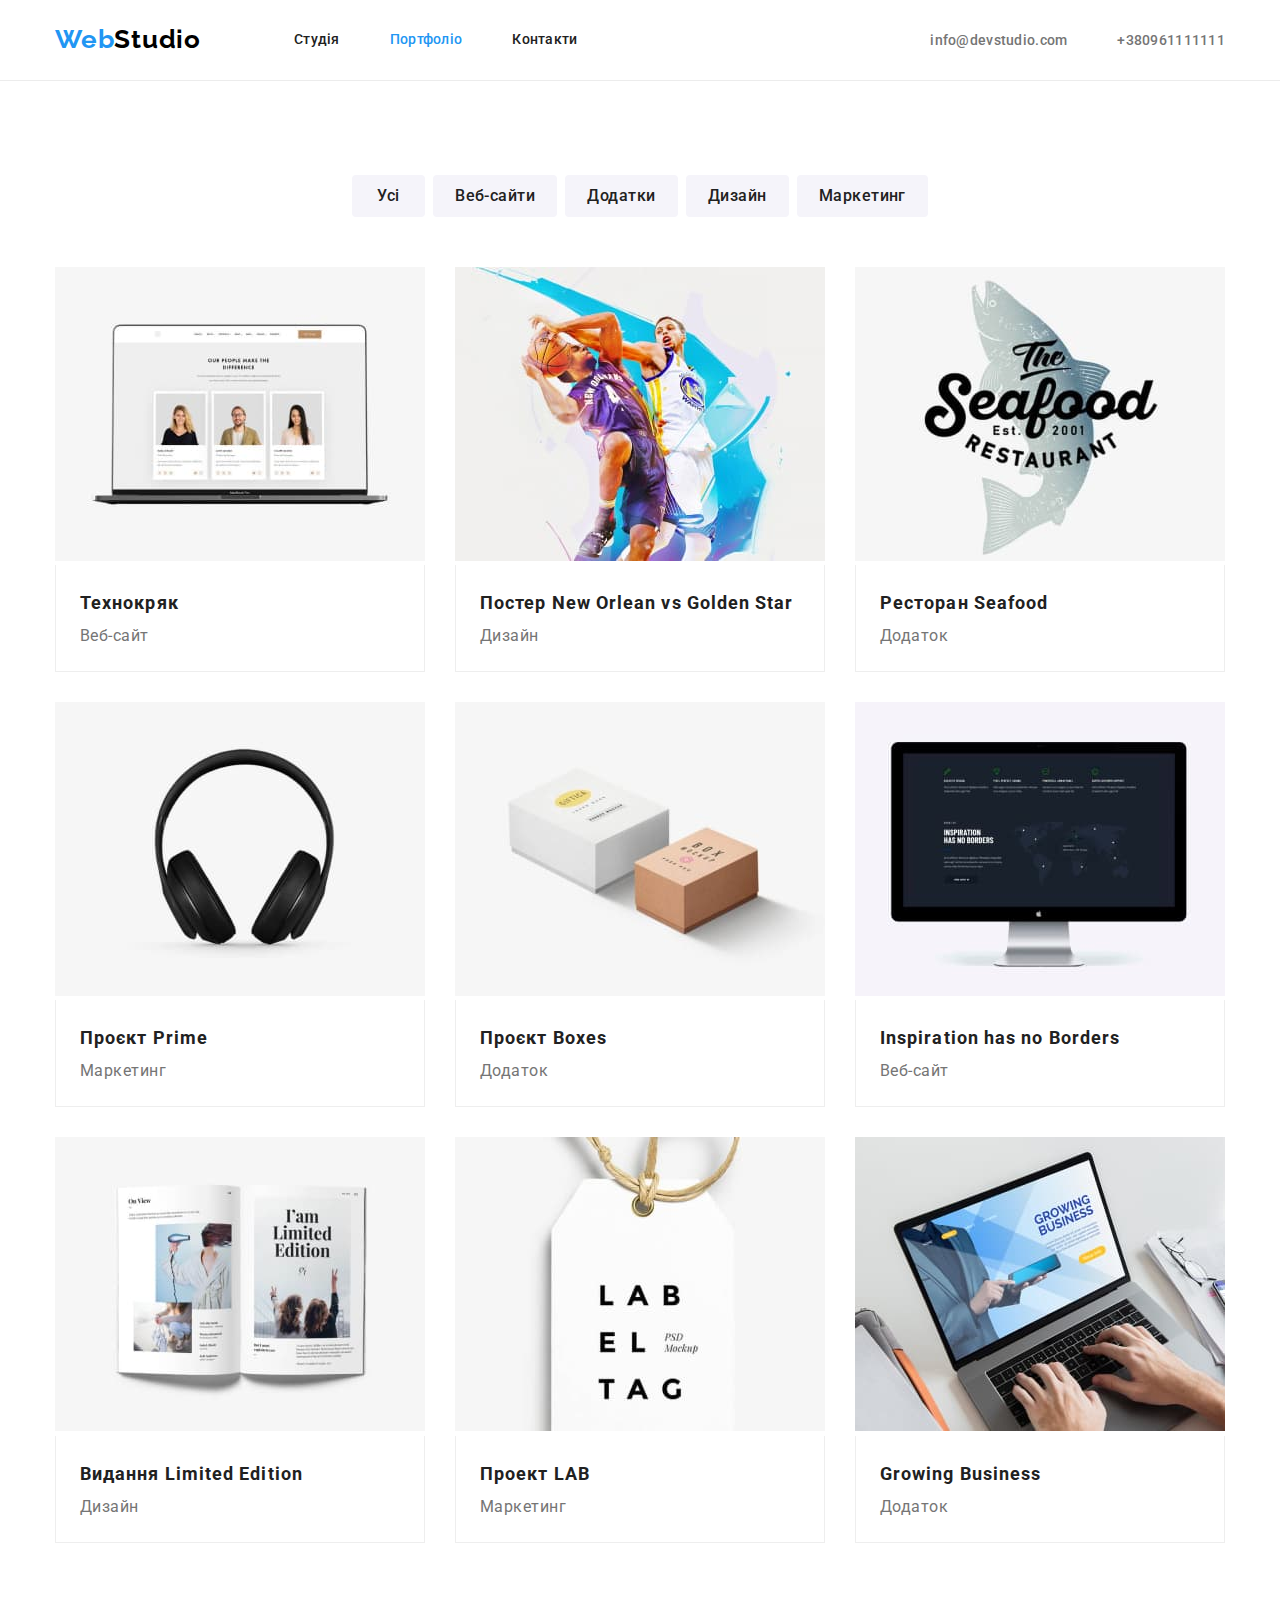
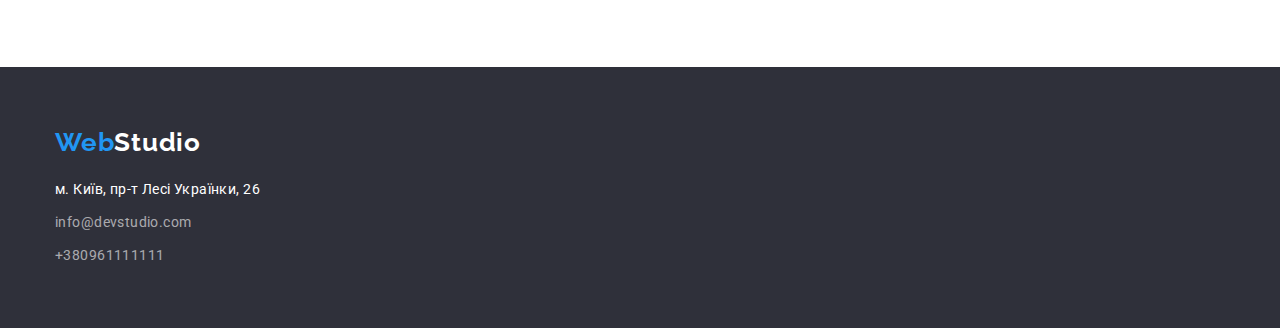
==== portfolio.html @ f9d9a232 "Додав файли для ДЗ 4" ====
<!DOCTYPE html>
<html lang="uk">
<head>
        <meta charset="UTF-8">
        <meta http-equiv="X-UA-Compatible" content="IE=edge">
        <meta name="viewport" content="width=device-width, initial-scale=1.0">  
        <title>Portfolio</title>
        <link rel="preconnect" href="https://fonts.googleapis.com">
        <link rel="preconnect" href="https://fonts.gstatic.com" crossorigin>
        <link href="https://fonts.googleapis.com/css2?family=Raleway:wght@700&family=Roboto:wght@400;500;700;900&display=swap"
        rel="stylesheet">
        <link rel="stylesheet" href="https://cdnjs.cloudflare.com/ajax/libs/modern-normalize/1.1.0/modern-normalize.min.css">
        <link rel="stylesheet" href="./css/styles.css">
</head>
<body>

    <header class="header-border">
        <div class="container">
            <nav class="main-nav">
                <a href="./index.html" class="logo link">
                    <span class="logo-web">Web</span>Studio
                </a>
                <ul class="site-nav">
                    <li class="list"><a href="./index.html" class="link">Студія</a></li>
                    <li class="list"><a href="./portfolio.html" class="link current">Портфоліо</a></li>
                    <li class="list"><a href="#Контакты" class="link">Контакти</a></li>
                </ul>
    
                <ul class="site-contacts">
                    <li class="list">
                        <a href="mailto:info@devstudio.com" class="link">info@devstudio.com</a>
                    </li>
                    <li class="list">
                        <a href="tel:+380961111111" class="link">+380961111111</a>
                    </li>
                </ul>
            </nav>
    
    
        </div>
    </header>

    <main>
        <section class="examples section">
            <div class="container">
                <!-- Заголовок сховати в css -->
                <h1 class="hidden-header">Приклади робіт</h1>
                
                <ul class="list-button">
                    <li class="list"><button type="button" class="button">Усі</button></li>
                    <li class="list"><button type="button" class="button">Веб-сайти</button></li>
                    <li class="list"><button type="button" class="button">Додатки</button></li>
                    <li class="list"><button type="button" class="button">Дизайн</button></li>
                    <li class="list"><button type="button" class="button">Маркетинг</button></li>
                </ul>
                
                <ul class="examples-list">
                    <li class="list">
                        <a href="" class="link">
                            <img src="./images/examples-work/img.jpg" alt="Главная страница созданого сайта" width="370">
                            <div class="examples-card">
                                <h2 class="examples-title">Технокряк</h2>
                                <p class="examples-paragraph">Веб-сайт</p>
                            </div>
                        </a>
                
                    </li>
                
                    <li class="list">
                        <a href="" class="link">
                            <img src="./images/examples-work/img(1).jpg" alt="Постер на котором два игрока играюь баскетбол"
                                width="370">
                                <div class="examples-card">
                                    <h2 class="examples-title">Постер New Orlean vs Golden Star</h2>
                                    <p class="examples-paragraph">Дизайн</p>
                                </div>
                        </a>
                    </li>
                    
                    <li class="list">
                        <a href="" class="link">
                            <img src="./images/examples-work/img(2).jpg" alt="Логотип приложения для ресторана" width="370">
                            <div class="examples-card">
                                <h2 class="examples-title">Ресторан Seafood</h2>
                                <p class="examples-paragraph">Додаток</p>
                            </div>
                        </a>
                    </li>

                    <li class="list">
                        <a href="" class="link">
                            <img src="./images/examples-work/img(3).jpg" alt="Наушники" width="370">
                            <div class="examples-card">
                                <h2 class="examples-title">Проєкт Prime</h2>
                                <p class="examples-paragraph">Маркетинг</p>
                            </div>
                        </a>
                    </li>

                    <li class="list">
                        <a href="" class="link">
                            <img src="./images/examples-work/img(4).jpg" alt="Картонные коробки" width="370">
                            <div class="examples-card">
                                <h2 class="examples-title">Проєкт Boxes</h2>
                                <p class="examples-paragraph">Додаток</p>
                            </div>
                        </a>
                    </li>

                    <li class="list">
                        <a href="" class="link">
                            <img src="./images/examples-work/img(5).jpg" alt="Экран монитора" width="370">
                            <div class="examples-card">
                                <h2 class="examples-title">Inspiration has no Borders</h2>
                                <p class="examples-paragraph">Веб-сайт</p>
                            </div>
                        </a>
                    </li>

                    <li class="list">
                        <a href="" class="link">
                            <img src="./images/examples-work/img(6).jpg" alt="Глянцевый журнал" width="370">
                            <div class="examples-card">
                                <h2 class="examples-title">Видання Limited Edition</h2>
                                <p class="examples-paragraph">Дизайн</p>
                            </div>
                        </a>
                    </li>

                    <li class="list">
                        <a href="" class="link">
                            <img src="./images/examples-work/img(7).jpg" alt="Глянцевый журнал" width="370">
                            <div class="examples-card">
                                <h2 class="examples-title">Проект LAB</h2>
                                <p class="examples-paragraph">Маркетинг</p>
                            </div>
                        </a>
                    </li>
                
                    <li class="list">
                        <a href="" class="link">
                            <img src="./images/examples-work/img(8).jpg" alt="Глянцевый журнал" width="370">
                            <div class="examples-card">
                                <h2 class="examples-title">Growing Business</h2>
                                <p class="examples-paragraph">Додаток</p>
                            </div>
                        </a>
                    </li>
                </ul>
            </div>
        </section>
    </main>

    <footer class="footer">
        <div class="container">
            <a href="./index.html" class="footer-logo link">
                <span class="logo-divided"> Web</span>Studio
            </a>
    
            <address>
    
                <ul class="footer-list">
                    <li class="list">
                        <a href="https://goo.gl/maps/PmNHZAXujTZ8XR2G9" class="address link" target="_blank"
                            rel="noopener noreferrer">
                            м. Київ, пр-т Лесі Українки, 26</a>
                    </li>
                    <li class="list">
                        <a href="mailto:info@devstudio.com" class="contacts link">info@devstudio.com</a>
                    </li>
                    <li class="list">
                        <a href="tel:+380961111111" class="contacts link">+380961111111</a>
                    </li>
                </ul>
            </address>
        </div>
    </footer>

</body>
---- css/styles.css ----
:root {
    --primary-text-color: #757575;
    --title-text-color: #212121;
    --accent-color: #2196F3;
    --white-color: #FFFFFF;
    --background-color: #F5F5F5;
    --background-secondary: #F5F4FA;
    --background-color-hero: #2F303A;
    --color-logo: #000000;
    --color-footer: rgba(255, 255, 255, 0.6);
}

body {
    background-color: var(--white-color);
    color: var(--primary-text-color);

    font-family: Roboto, sans-serif;
}

h1, h2, h3, ul {
    margin: 0;
    padding: 0;
}

.section {
    padding-top: 94px;
    padding-bottom: 94px;
}

.container{
    width: 1200px;
    padding-left: 15px;
    padding-right: 15px;
    margin-left: auto;
    margin-right: auto;
    /* outline: 2px solid tomato; */
}

.link {
    text-decoration: none;
}

.list {
    list-style: none;
}


/* Header */

.logo {
    margin-right: 93px;
    color: var(--color-logo);
    text-decoration: none;
    font-family: 'Raleway';
    font-weight: 700;
    font-size: 26px;
    line-height: 1.2;
    letter-spacing: 0.03em;
}

.logo-web {
    color: var(--accent-color);
}

.site-nav {
    display: flex;
}


.site-nav .list + .list {
    margin-left: 50px;
}

.site-nav .link {
    display: block;
    padding-top: 32px;
    padding-bottom: 32px;

    color: var(--title-text-color);
    font-weight: 500;
    font-size: 14px;
    line-height: 1.14;
    letter-spacing: 0.02em;
}

.site-nav .link:hover,
.site-nav .link:focus {
    color: var(--accent-color);
}

.site-contacts {
    display: flex;
    margin-left: auto;
}

.site-contacts .list + .list {
    margin-left: 50px;
}

.site-contacts .link {
    color: var(--primary-text-color);
    font-weight: 500;
    font-size: 14px;
    line-height: 1.14;
    letter-spacing: 0.02em;
}
    
.site-contacts .link:hover,
.site-contacts .link:focus {
    color: var(--accent-color);
}

.site-nav .link.current {
    color: var(--accent-color);
}

/* main-nav */

.main-nav {
    display: flex;
    align-items: center;
    /* border-bottom: 1px solid #ECECEC; */
}

.header-border {
    border-bottom: 1px solid #ECECEC;
}


/* Hero */


.hero {
    /* background-color: var(--background-color-hero); */
    text-align: center;

    padding-top: 200px;
    padding-bottom: 200px;
}

.hero-title {
    color: var(--white-color);

    font-weight: 900;
    font-size: 44px;
    line-height: 1.36;
    text-align: center;
    letter-spacing: 0.06em;
    text-transform: uppercase;

    margin-bottom: 30px;
}

.button-hero {
    background-color: var(--accent-color);
    color: var(--white-color);

    border-radius: 4px;
    border: transparent;
    padding: 10px 32px;
    min-width: 216px;
    height: 50px;

    font-weight: 700;
    font-size: 16px;
    line-height: 1.88;
    align-items: center;
    letter-spacing: 0.06em;
    cursor: pointer;
}

.box {
    /* max-width: 1600px;
    height: 600px; */
    margin-left: auto;
    margin-right: auto;
    background-image: linear-gradient(
        to right,
        rgba(47, 48, 58, 0.4),
        rgba(47, 48, 58, 0.4)),
        url(../images/imghero.jpg);
    background-size: cover;
    background-repeat: no-repeat;
    background-position: center;
}

/* features */

.hidden-header {
    display: none;
}   

.features-list .list:not(:last-child) {
    margin-right: 30px;
}

.features-list {
    display: flex;
    justify-content: space-between;
}

.features-title {
    color: var(--title-text-color);
    font-weight: 700;
    font-size: 14px;
    line-height: 1.14;
    letter-spacing: 0.03em;
    text-transform: uppercase;

    width: 270px;

    margin-bottom: 10px;
}

.features .paragraph {
    font-size: 14px;
    line-height: 1.7;
    letter-spacing: 0.03em;

    margin: 0;
}

/* Work */

.work {
    padding-top: 0;
}


.work-list {
    display: flex;
    /* justify-content: space-between; */
}

.work-list > .list + .list {
    margin-left: 30px;
}

.work-title {
    color: var(--title-text-color);
    font-weight: 700;
    font-size: 36px;
    line-height: 1.16;
    text-align: center;
    letter-spacing: 0.03em;

    margin-bottom: 50px;
}

/* team */

.team-list {
    display: flex;
    /* justify-content: space-between; */
}

.team-list > .list + .list {
    margin-left: 30px;
}


.border-list {
    background-color: var(--white-color);
    box-shadow: 0px 1px 3px rgba(0, 0, 0, 0.12), 0px 1px 1px rgba(0, 0, 0, 0.14), 0px 2px 1px rgba(0, 0, 0, 0.2);
    border-radius: 0px 0px 4px 4px;
}

.team {
    background-color: var(--background-secondary);
}

.team-title {
    color: var(--title-text-color);
    font-weight: 700;
    font-size: 36px;
    line-height: 1.16;
    text-align: center;
    letter-spacing: 0.03em;

    margin-bottom: 50px;
}

.team-img {
    margin-bottom: 30px;
}

.team-subtitle {
    color: var(--title-text-color);
    text-align: center;
    font-weight: 500;
    font-size: 16px;
    line-height: 1.18;
    letter-spacing: 0.03em;

    margin-bottom: 10px;
}

.team-text {
    text-align: center;
    font-size: 16px;
    line-height: 1.18;
    letter-spacing: 0.03em;

    margin: 0;
}

.team-container {
    padding-bottom: 30px;
}

/* customers */

.customers-title {
    color: var(--title-text-color);
    font-weight: 700;
    font-size: 36px;
    line-height: 1.16;
    text-align: center;
    letter-spacing: 0.03em;
}

/* footer */

 .footer {
    background-color: var(--background-color-hero);
    padding-top: 60px;
    padding-bottom: 60px;
}

.footer-logo {
    color: var(--white-color);
    font-family: 'Raleway';
    font-weight: 700;
    font-size: 26px;
    line-height: 1.2;
    letter-spacing: 0.03em;
}

.footer .logo-divided {
    color: var(--accent-color);
}

.footer-list{
    margin-top: 20px;
}
.footer-list > .list:not(:last-child) {
    margin-bottom: 9px;
}

.footer .address {
    color: var(--white-color);
    font-size: 14px;
    font-style: normal;
    line-height: 1.7;
    letter-spacing: 0.03em;
}

.footer .contacts {
    color: var(--color-footer);
    font-size: 14px;
    font-style: normal;
    line-height: 1.7;
    letter-spacing: 0.03em;
}

/* Portfolio */

/* button */

.button {
    display: inline-block;
    background-color: var(--background-secondary);
    color: var(--title-text-color);
    cursor: pointer;

    border-radius: 4px;
    border: transparent;
    min-width: 73px;
    padding: 6px 22px;


    font-weight: 500;
    font-size: 16px;
    line-height: 1.85;
    text-align: center;
    letter-spacing: 0.03em;
}

.button:hover,
.button:focus {
    background-color: var(--accent-color);
    color: var(--white-color);
}

.list-button {
    margin-bottom: 50px;
    display: flex;
    justify-content: center;
}

.list-button .list + .list {
    margin-left: 8px;
}


/* examples of work */

.examples-list {
    display: flex;
    flex-wrap: wrap;
    justify-content: space-between;
}

.examples img {
    margin-bottom: 20px;
}


.examples-title {
    color: var(--title-text-color);
    font-weight: 700;
    font-size: 18px;
    line-height: 2;
    letter-spacing: 0.06em;
    /* margin-bottom: 4px;
    margin-left: 24px; */

}

.examples-paragraph {
    color: var(--primary-text-color);
    font-size: 16px;
    line-height: 1.88;
    letter-spacing: 0.03em;
    margin: 0;
}

.examples-list .list {
    /* outline: 2px solid tomato; */
    margin-bottom: 30px;
}

.examples-list img {
    margin-bottom: 0;
}
.examples-card {
    border: 1px solid #EEEEEE;
    border-top: 0;
    padding: 20px 24px;

}

/* end */
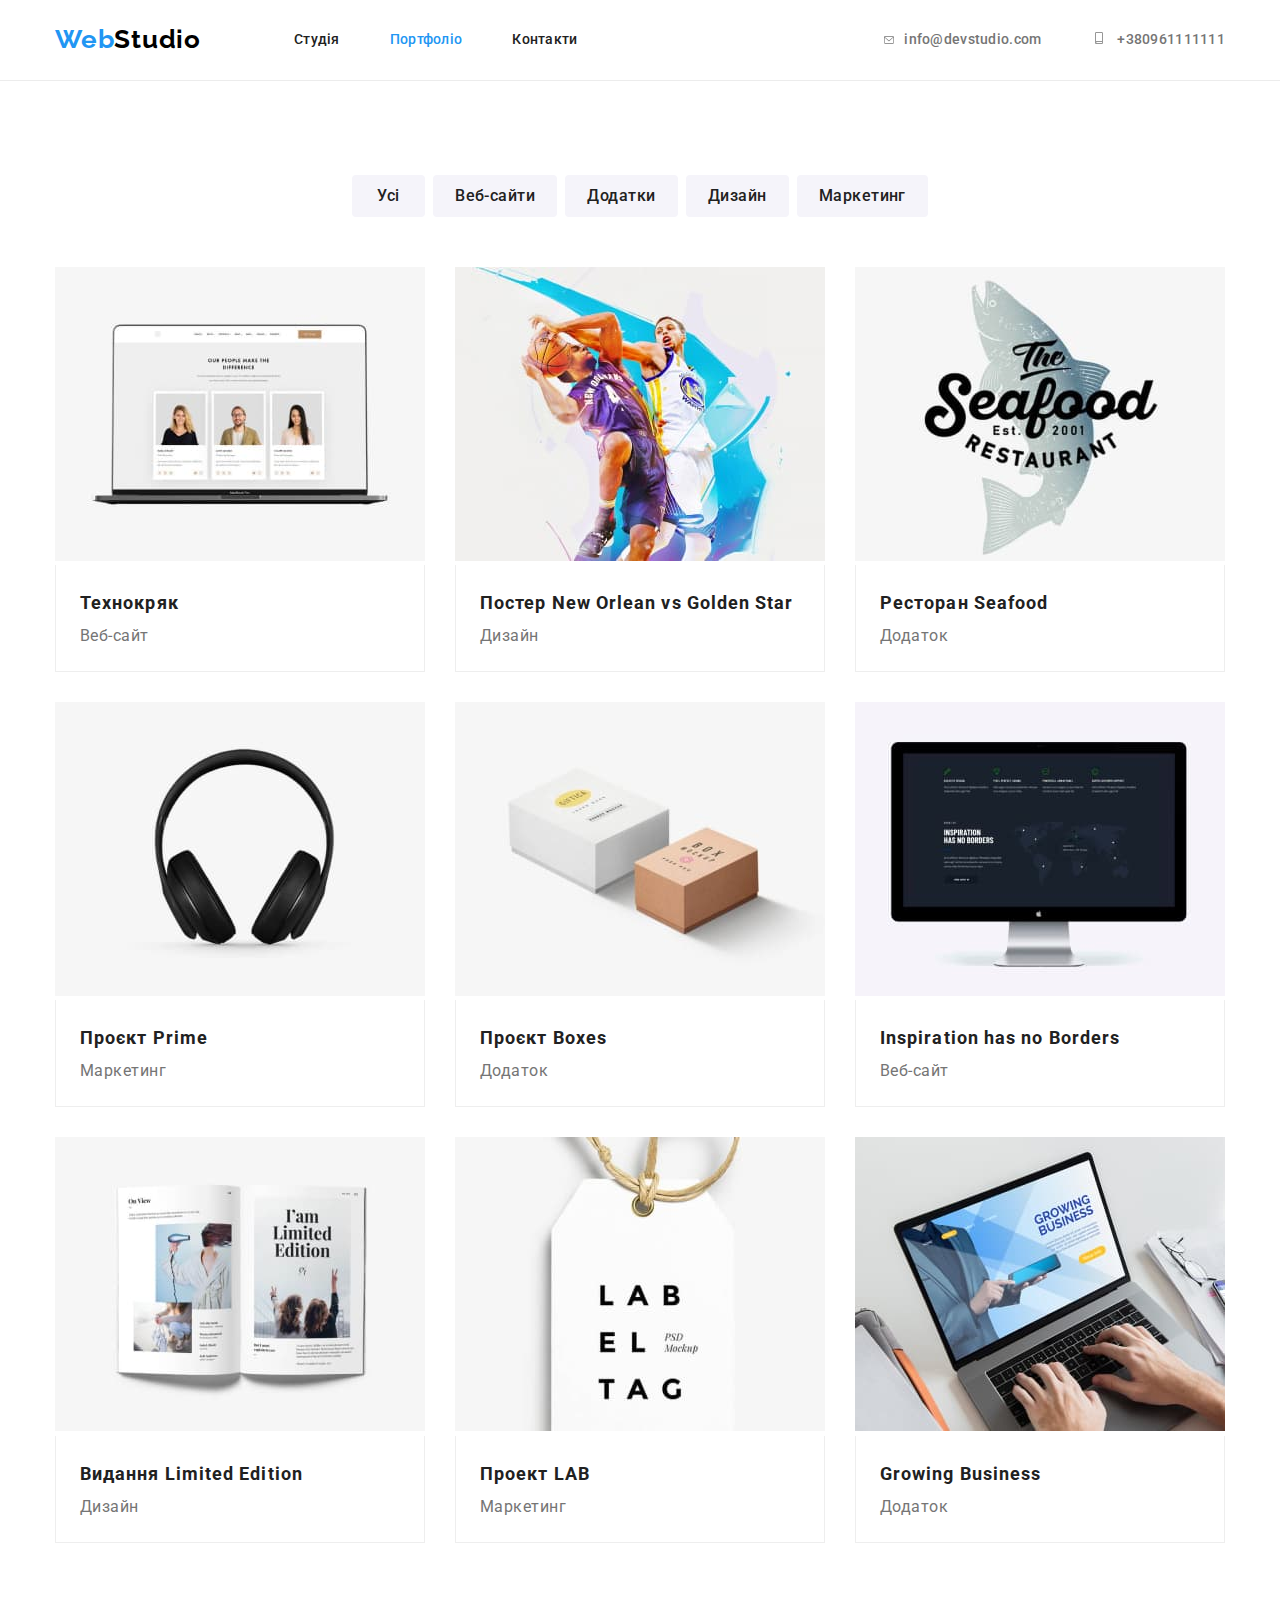
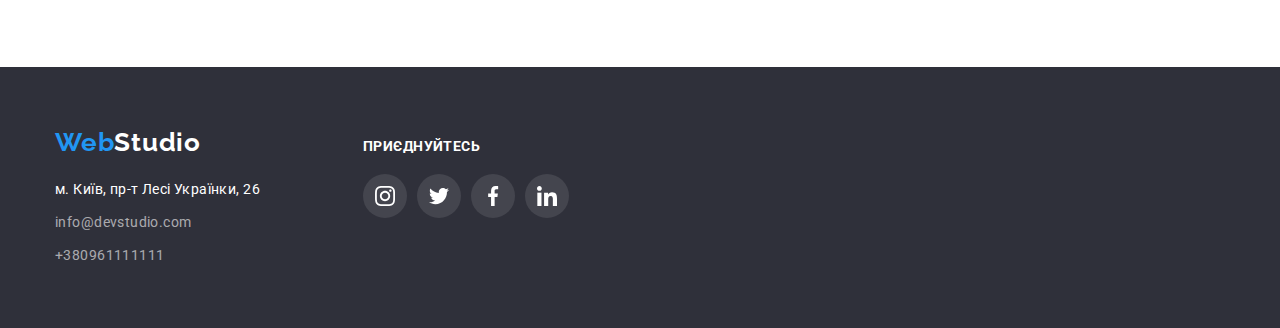
==== commit 55a79d45: "додав всі свджі іконки" ====
--- a/portfolio.html
+++ b/portfolio.html
@@ -17,9 +17,7 @@
     <header class="header-border">
         <div class="container">
             <nav class="main-nav">
-                <a href="./index.html" class="logo link">
-                    <span class="logo-web">Web</span>Studio
-                </a>
+                <a href="./index.html" class="logo link"> <span class="logo-web">Web</span>Studio </a>
                 <ul class="site-nav">
                     <li class="list"><a href="./index.html" class="link">Студія</a></li>
                     <li class="list"><a href="./portfolio.html" class="link current">Портфоліо</a></li>
@@ -27,16 +25,27 @@
                 </ul>
     
                 <ul class="site-contacts">
-                    <li class="list">
-                        <a href="mailto:info@devstudio.com" class="link">info@devstudio.com</a>
-                    </li>
-                    <li class="list">
-                        <a href="tel:+380961111111" class="link">+380961111111</a>
-                    </li>
+    
+                    <li class="list">
+                        <a href="mailto:info@devstudio.com" class="link">
+                            <svg class="icon-header" width="10" height="16">
+                                <use href="./images/icons.svg#icon-mail"></use>
+                            </svg>
+                            info@devstudio.com
+                        </a>
+                    </li>
+    
+                    <li class="list">
+                        <a href="tel:+380961111111" class="link">
+                            <svg class="icon-header" width="16" height="12">
+                                <use href="./images/icons.svg#icon-smartphone"></use>
+                            </svg>
+                            +380961111111
+                        </a>
+                    </li>
+    
                 </ul>
             </nav>
-    
-    
         </div>
     </header>
 
@@ -152,27 +161,76 @@
     </main>
 
     <footer class="footer">
-        <div class="container">
-            <a href="./index.html" class="footer-logo link">
-                <span class="logo-divided"> Web</span>Studio
-            </a>
-    
-            <address>
-    
-                <ul class="footer-list">
-                    <li class="list">
-                        <a href="https://goo.gl/maps/PmNHZAXujTZ8XR2G9" class="address link" target="_blank"
-                            rel="noopener noreferrer">
-                            м. Київ, пр-т Лесі Українки, 26</a>
-                    </li>
-                    <li class="list">
-                        <a href="mailto:info@devstudio.com" class="contacts link">info@devstudio.com</a>
-                    </li>
-                    <li class="list">
-                        <a href="tel:+380961111111" class="contacts link">+380961111111</a>
-                    </li>
-                </ul>
-            </address>
+    
+        <div class="container align">
+    
+            <div class="container-footer">
+                <a href="./index.html" class="footer-logo link">
+                    <span class="logo-divided"> Web</span>Studio
+                </a>
+    
+                <address>
+                    <ul class="footer-list">
+                        <li class="list">
+                            <a href="https://goo.gl/maps/PmNHZAXujTZ8XR2G9" class="address link" target="_blank"
+                                rel="noopener noreferrer">
+                                м. Київ, пр-т Лесі Українки, 26</a>
+                        </li>
+                        <li class="list">
+                            <a href="mailto:info@devstudio.com" class="contacts link">info@devstudio.com</a>
+                        </li>
+                        <li class="list">
+                            <a href="tel:+380961111111" class="contacts link">+380961111111</a>
+                        </li>
+                    </ul>
+                </address>
+    
+            </div>
+    
+    
+            <div class="container-social">
+    
+                <h3 class="title-join">приєднуйтесь</h3>
+    
+                    <ul class="footer-social">
+                        <li class="list-footer">
+                            <a class="link-footer" href="">
+                                <svg class="icon-footer">
+                                    <use href="./images/icons.svg#icon-instagram"></use>
+                                </svg>
+                            </a>
+    
+                        </li>
+    
+                        <li class="list-footer">
+                            <a class="link-footer" href="">
+                                <svg class="icon-footer">
+                                    <use href="./images/icons.svg#icon-twitter"></use>
+                                </svg>
+                            </a>
+    
+                        </li>
+    
+                        <li class="list-footer">
+                            <a class="link-footer" href="">
+                                <svg class="icon-footer">
+                                    <use href="./images/icons.svg#icon-facebook"></use>
+                                </svg>
+                            </a>
+    
+                        </li>
+    
+                        <li class="list-footer">
+                            <a class="link-footer" href="">
+                                <svg class="icon-footer">
+                                    <use href="./images/icons.svg#icon-linkedin"></use>
+                                </svg>
+                            </a>
+    
+                        </li>
+                    </ul>
+            </div>
+    
         </div>
     </footer>
 
--- a/css/styles.css
+++ b/css/styles.css
@@ -98,6 +98,8 @@
 }
 
 .site-contacts .link {
+    display: flex;
+    align-self: center;
     color: var(--primary-text-color);
     font-weight: 500;
     font-size: 14px;
@@ -113,6 +115,13 @@
 .site-nav .link.current {
     color: var(--accent-color);
 }
+
+
+.icon-header {
+    margin-right: 10px;
+    fill: currentColor;
+}
+
 
 /* main-nav */
 
@@ -190,6 +199,39 @@
     display: none;
 }   
 
+.list-icon {
+    margin-bottom: 30px;
+}
+
+
+
+.features-icon {
+    display: flex;
+    list-style: none;
+}
+
+.container-icon {
+    display: flex;
+    align-items: center;
+    justify-content: center;
+    width: 270px;
+    height: 120px;
+
+    background: #F5F4FA;
+    border-radius: 4px;
+}
+
+.icon-list {
+    /* display: flex; */
+    width: 70px;
+    height: 70px;
+}
+
+.container-icon:not(:last-child) {
+    margin-right: 30px;
+}
+
+
 .features-list .list:not(:last-child) {
     margin-right: 30px;
 }
@@ -300,14 +342,54 @@
     font-size: 16px;
     line-height: 1.18;
     letter-spacing: 0.03em;
-
     margin: 0;
+    margin-bottom: 16px;
 }
 
 .team-container {
     padding-bottom: 30px;
 }
 
+
+.social-network {
+    width: 206px;
+    height: 44px;
+}
+
+.social-list {
+    display: flex;
+    margin-left: 32px;
+}
+
+.social-list-icon {
+    list-style: none;
+}
+
+.social-link {
+    display: flex;
+    justify-content: center;
+    align-items: center;
+    width: 44px;
+    height: 44px;
+    fill: #AFB1B8;
+}
+
+.social-link:hover,
+.social-link:focus {
+    fill: var(--white-color);
+    border-radius: 50px;
+    background-color: var(--accent-color);
+}
+
+.social-list-icon:not(:last-child) {
+    margin-right: 10px;
+}
+
+.icon-social {
+    width: 20px;
+    height: 20px;
+}
+
 /* customers */
 
 .customers-title {
@@ -317,9 +399,49 @@
     line-height: 1.16;
     text-align: center;
     letter-spacing: 0.03em;
-}
+    margin-bottom: 50px;
+}
+
+.customers-list {
+    list-style: none;
+    display: flex;
+}
+
+.customer-link {
+    display: block;
+    display: flex;
+    align-items: center;
+    width: 170px;
+    height: 92px;
+    border: 1px solid #AFB1B8;
+    border-radius: 4px;
+    background-repeat: no-repeat;
+    fill: #AFB1B8;
+}
+
+.customer-link:hover,
+.customer-link:focus {
+    border: 1px solid #2196F3;
+    fill: var(--accent-color);
+}
+
+.icon {
+    width: 160px;
+    height: 60px;
+}
+
+
+.customers-list .list:not(:last-child) {
+    margin-right: 30px;
+}
+
 
 /* footer */
+
+.align {
+    display: flex;
+    align-items: baseline;
+}
 
  .footer {
     background-color: var(--background-color-hero);
@@ -342,6 +464,7 @@
 
 .footer-list{
     margin-top: 20px;
+    width: 238px;
 }
 .footer-list > .list:not(:last-child) {
     margin-bottom: 9px;
@@ -363,6 +486,56 @@
     letter-spacing: 0.03em;
 }
 
+
+.title-join {
+    font-weight: 700;
+    font-size: 14px;
+    line-height: 16px;
+    letter-spacing: 0.03em;
+    text-transform: uppercase;
+    color: var(--white-color);
+    margin-bottom: 20px;
+}
+
+.container-social {
+    width: 206px;
+    height: 44px;
+    margin-left: 70px;
+}
+
+.footer-social {
+    display: flex;
+}
+
+.list-footer {
+    list-style: none;
+}
+
+.list-footer:not(:last-child) {
+    margin-right: 10px;
+}
+
+.icon-footer {
+    width: 20px;
+    height: 20px;
+}
+
+.link-footer {
+    display: flex;
+    justify-content: center;
+    align-items: center;
+    width: 44px;
+    height: 44px;
+    border-radius: 50px;
+    background: rgba(255, 255, 255, 0.1);
+    fill: var(--white-color);
+}
+
+.link-footer:hover,
+.link-footer:focus {
+    background-color: var(--accent-color);
+}
+
 /* Portfolio */
 
 /* button */
@@ -447,7 +620,12 @@
     border: 1px solid #EEEEEE;
     border-top: 0;
     padding: 20px 24px;
-
-}
+}
+
+.examples-card:hover,
+.examples-card:focus {
+    box-shadow: 0px 1px 1px rgba(0, 0, 0, 0.12), 0px 4px 4px rgba(0, 0, 0, 0.06), 1px 4px 6px rgba(0, 0, 0, 0.16);
+}
+
 
 /* end */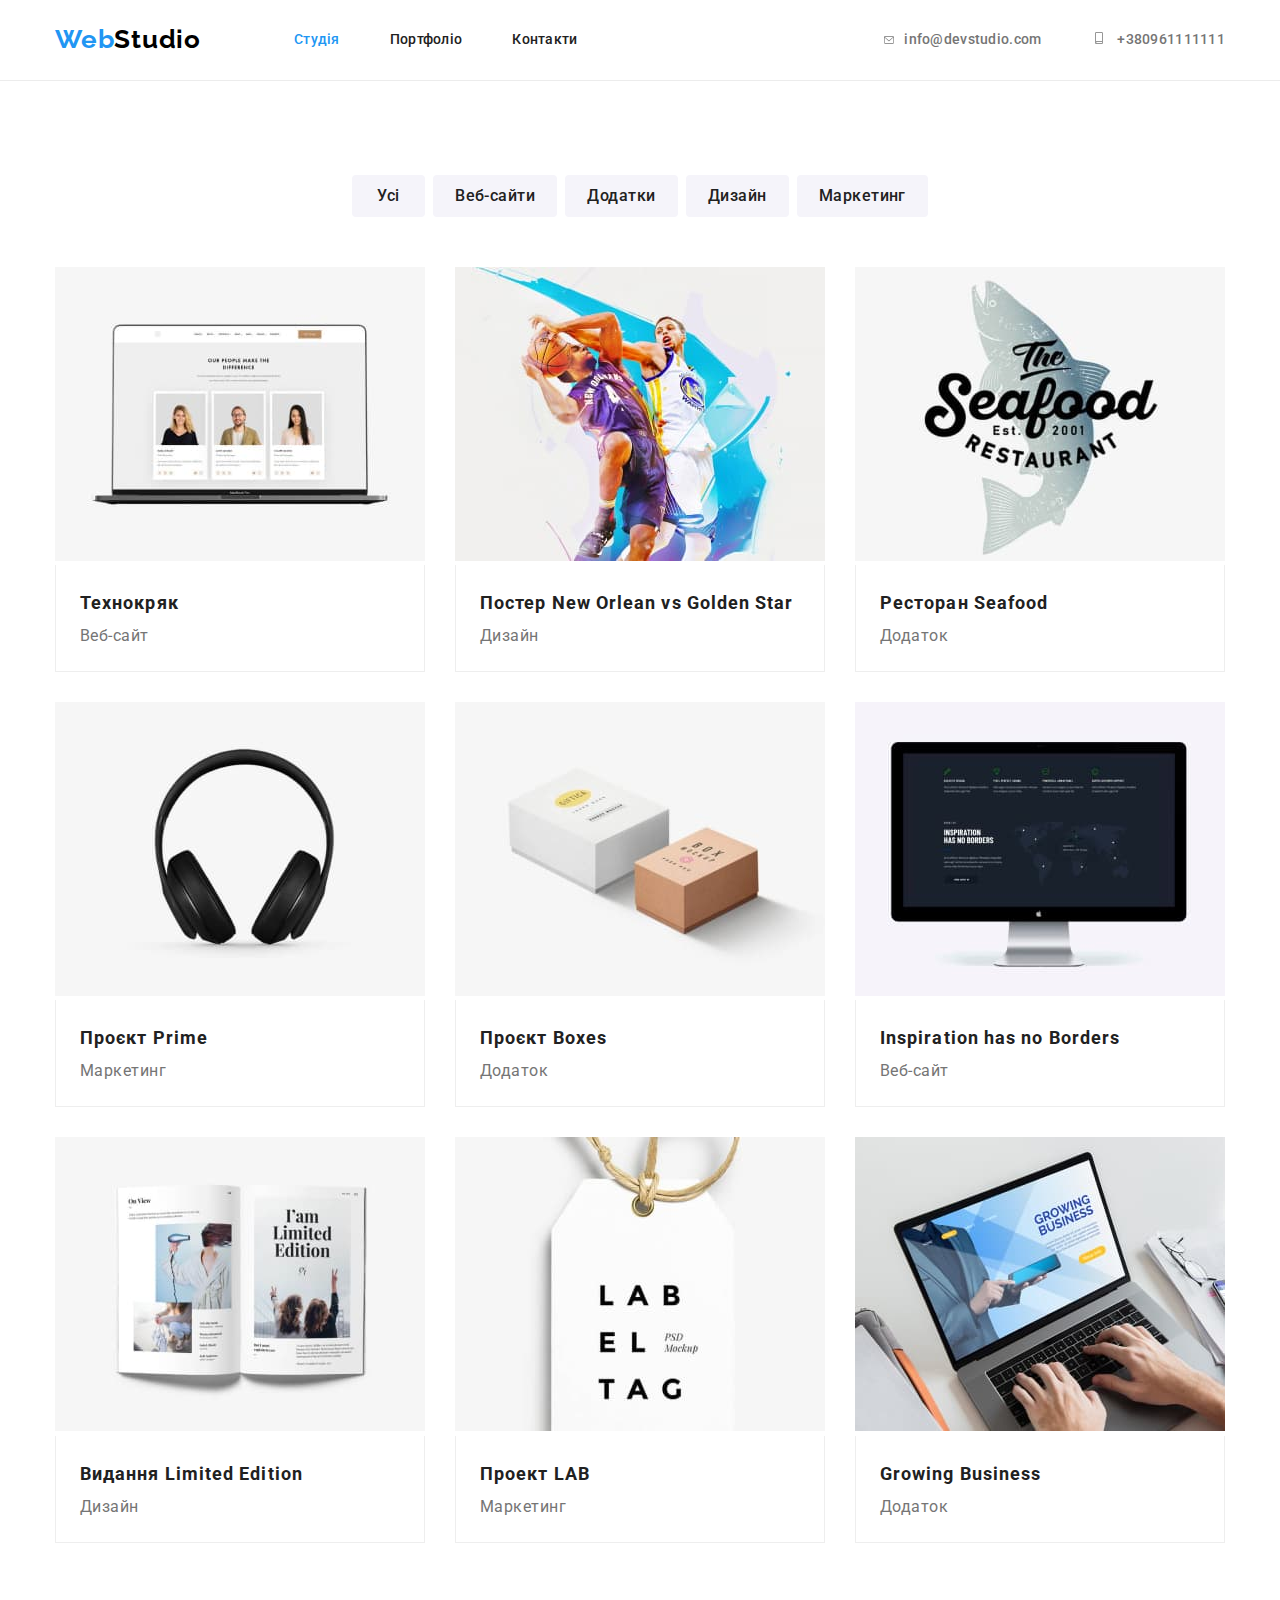
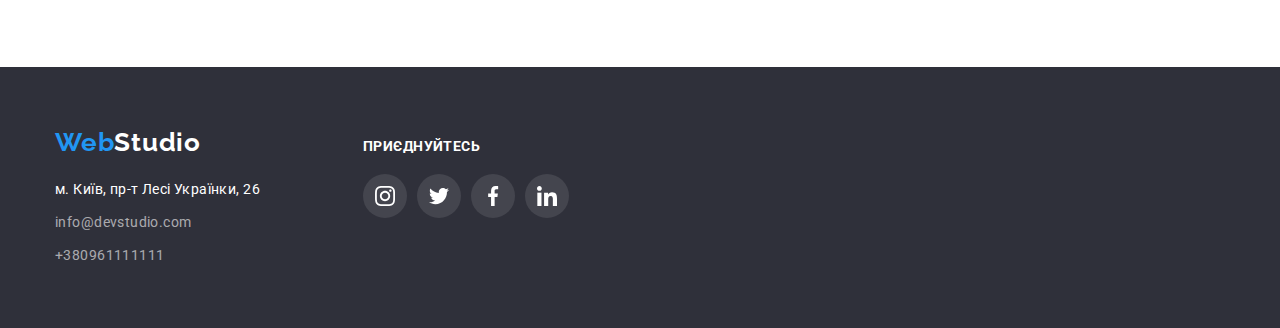
==== commit 72e0101a: "додав розміри svg в html" ====
--- a/portfolio.html
+++ b/portfolio.html
@@ -19,8 +19,8 @@
             <nav class="main-nav">
                 <a href="./index.html" class="logo link"> <span class="logo-web">Web</span>Studio </a>
                 <ul class="site-nav">
-                    <li class="list"><a href="./index.html" class="link">Студія</a></li>
-                    <li class="list"><a href="./portfolio.html" class="link current">Портфоліо</a></li>
+                    <li class="list"><a href="./index.html" class="link current">Студія</a></li>
+                    <li class="list"><a href="./portfolio.html" class="link">Портфоліо</a></li>
                     <li class="list"><a href="#Контакты" class="link">Контакти</a></li>
                 </ul>
     
@@ -192,43 +192,43 @@
     
                 <h3 class="title-join">приєднуйтесь</h3>
     
-                    <ul class="footer-social">
-                        <li class="list-footer">
-                            <a class="link-footer" href="">
-                                <svg class="icon-footer">
-                                    <use href="./images/icons.svg#icon-instagram"></use>
-                                </svg>
-                            </a>
-    
-                        </li>
-    
-                        <li class="list-footer">
-                            <a class="link-footer" href="">
-                                <svg class="icon-footer">
-                                    <use href="./images/icons.svg#icon-twitter"></use>
-                                </svg>
-                            </a>
-    
-                        </li>
-    
-                        <li class="list-footer">
-                            <a class="link-footer" href="">
-                                <svg class="icon-footer">
-                                    <use href="./images/icons.svg#icon-facebook"></use>
-                                </svg>
-                            </a>
-    
-                        </li>
-    
-                        <li class="list-footer">
-                            <a class="link-footer" href="">
-                                <svg class="icon-footer">
-                                    <use href="./images/icons.svg#icon-linkedin"></use>
-                                </svg>
-                            </a>
-    
-                        </li>
-                    </ul>
+                <ul class="footer-social">
+                    <li class="list-footer">
+                        <a class="link-footer" href="">
+                            <svg width="20" height="20">
+                                <use href="./images/icons.svg#icon-instagram"></use>
+                            </svg>
+                        </a>
+    
+                    </li>
+    
+                    <li class="list-footer">
+                        <a class="link-footer" href="">
+                            <svg width="20" height="20">
+                                <use href="./images/icons.svg#icon-twitter"></use>
+                            </svg>
+                        </a>
+    
+                    </li>
+    
+                    <li class="list-footer">
+                        <a class="link-footer" href="">
+                            <svg width="20" height="20">
+                                <use href="./images/icons.svg#icon-facebook"></use>
+                            </svg>
+                        </a>
+    
+                    </li>
+    
+                    <li class="list-footer">
+                        <a class="link-footer" href="">
+                            <svg width="20" height="20">
+                                <use href="./images/icons.svg#icon-linkedin"></use>
+                            </svg>
+                        </a>
+    
+                    </li>
+                </ul>
             </div>
     
         </div>
--- a/css/styles.css
+++ b/css/styles.css
@@ -221,11 +221,6 @@
     border-radius: 4px;
 }
 
-.icon-list {
-    /* display: flex; */
-    width: 70px;
-    height: 70px;
-}
 
 .container-icon:not(:last-child) {
     margin-right: 30px;
@@ -385,10 +380,6 @@
     margin-right: 10px;
 }
 
-.icon-social {
-    width: 20px;
-    height: 20px;
-}
 
 /* customers */
 
@@ -425,11 +416,6 @@
     fill: var(--accent-color);
 }
 
-.icon {
-    width: 160px;
-    height: 60px;
-}
-
 
 .customers-list .list:not(:last-child) {
     margin-right: 30px;
@@ -513,11 +499,6 @@
 
 .list-footer:not(:last-child) {
     margin-right: 10px;
-}
-
-.icon-footer {
-    width: 20px;
-    height: 20px;
 }
 
 .link-footer {
@@ -563,6 +544,7 @@
 .button:focus {
     background-color: var(--accent-color);
     color: var(--white-color);
+    box-shadow: 0px 3px 1px rgba(0, 0, 0, 0.1), 0px 1px 2px rgba(0, 0, 0, 0.08), 0px 2px 2px rgba(0, 0, 0, 0.12);
 }
 
 .list-button {
@@ -595,9 +577,6 @@
     font-size: 18px;
     line-height: 2;
     letter-spacing: 0.06em;
-    /* margin-bottom: 4px;
-    margin-left: 24px; */
-
 }
 
 .examples-paragraph {
@@ -609,7 +588,6 @@
 }
 
 .examples-list .list {
-    /* outline: 2px solid tomato; */
     margin-bottom: 30px;
 }
 
@@ -621,10 +599,15 @@
     border-top: 0;
     padding: 20px 24px;
 }
-
+/* 
 .examples-card:hover,
 .examples-card:focus {
     box-shadow: 0px 1px 1px rgba(0, 0, 0, 0.12), 0px 4px 4px rgba(0, 0, 0, 0.06), 1px 4px 6px rgba(0, 0, 0, 0.16);
+} */
+
+.examples-list .list:hover,
+.examples-list .list:focus {
+    box-shadow: 0px 1px 1px rgba(0, 0, 0, 0.12), 0px 4px 4px rgba(0, 0, 0, 0.06), 1px 4px 6px rgba(0, 0, 0, 0.16);
 }
 
 
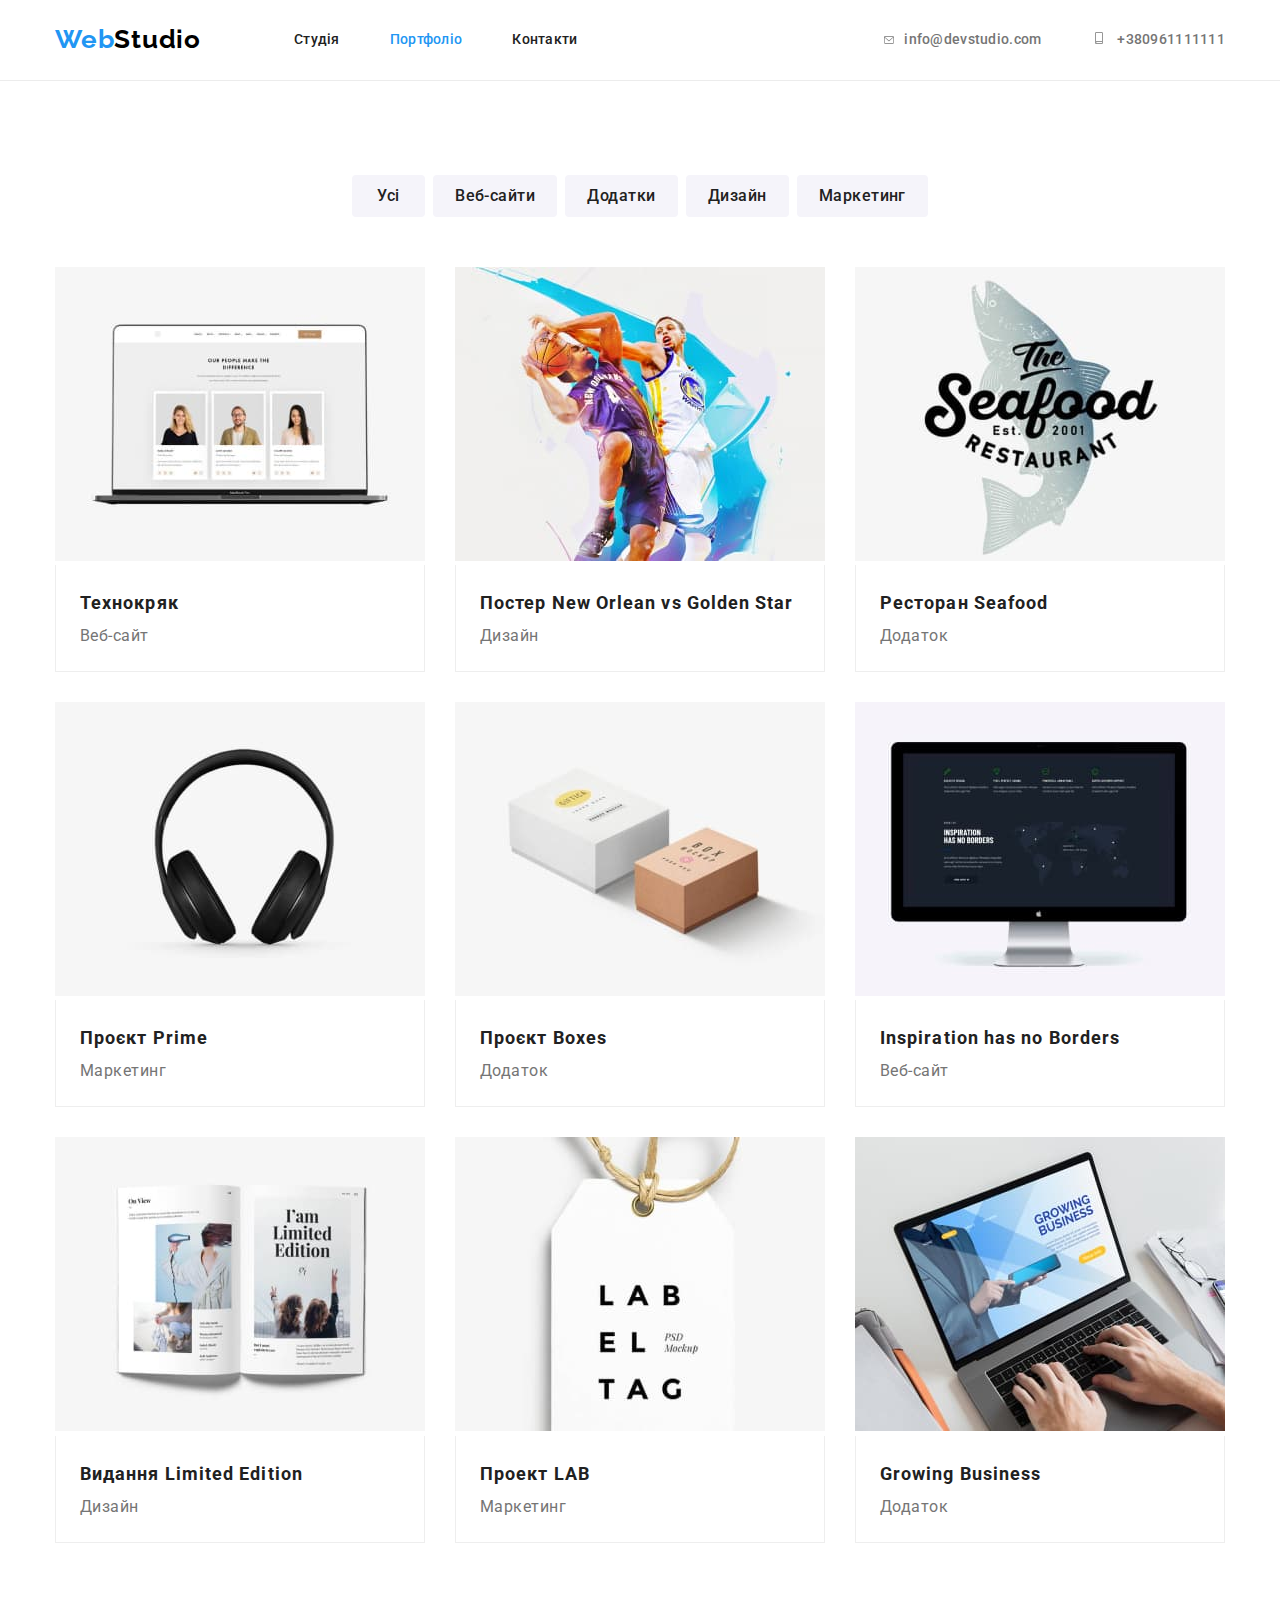
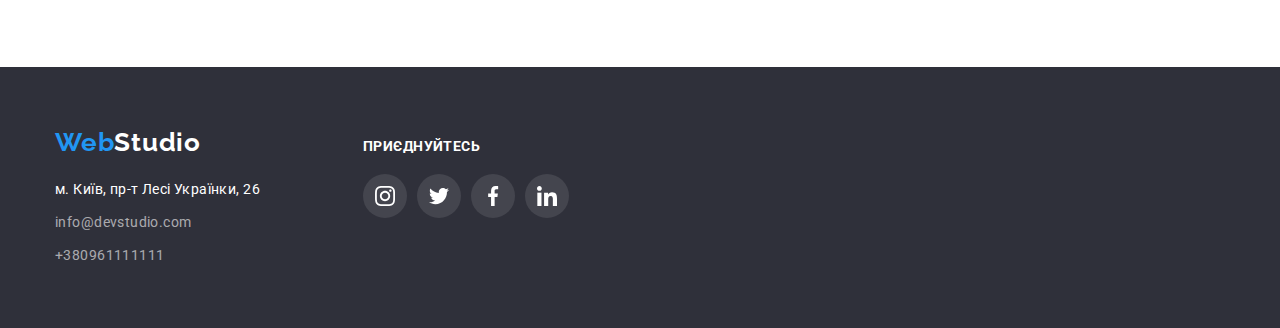
==== commit 72b0f39c: "змінив хедер" ====
--- a/portfolio.html
+++ b/portfolio.html
@@ -19,8 +19,8 @@
             <nav class="main-nav">
                 <a href="./index.html" class="logo link"> <span class="logo-web">Web</span>Studio </a>
                 <ul class="site-nav">
-                    <li class="list"><a href="./index.html" class="link current">Студія</a></li>
-                    <li class="list"><a href="./portfolio.html" class="link">Портфоліо</a></li>
+                    <li class="list"><a href="./index.html" class="link">Студія</a></li>
+                    <li class="list"><a href="./portfolio.html" class="link current">Портфоліо</a></li>
                     <li class="list"><a href="#Контакты" class="link">Контакти</a></li>
                 </ul>
     
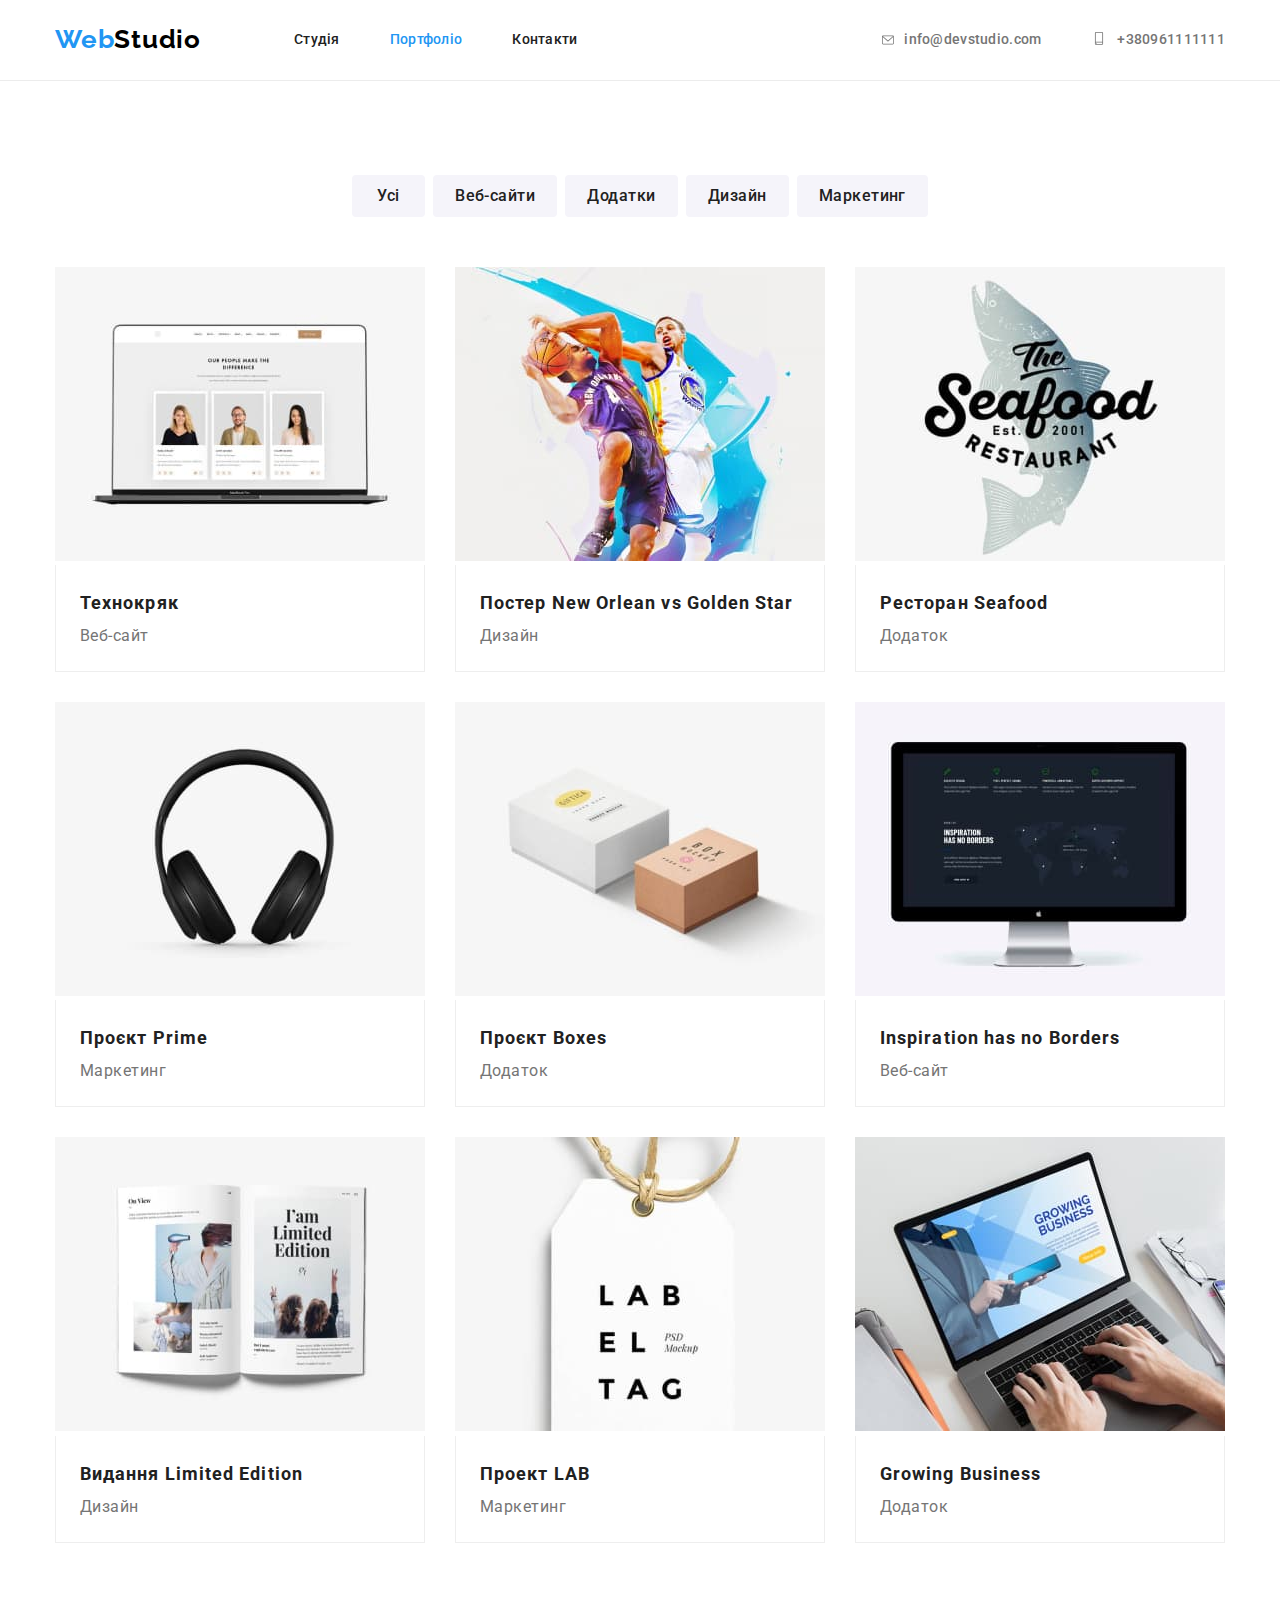
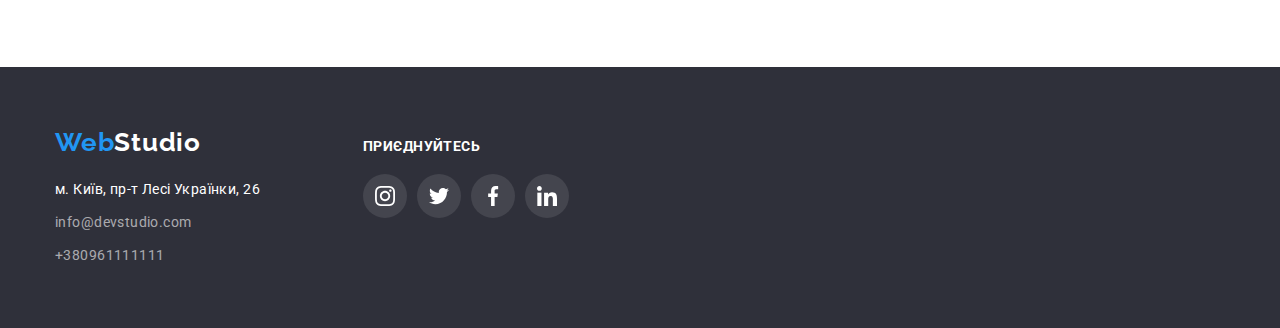
==== commit 15ff4ab5: "додав в один спсиок svg" ====
--- a/portfolio.html
+++ b/portfolio.html
@@ -28,7 +28,7 @@
     
                     <li class="list">
                         <a href="mailto:info@devstudio.com" class="link">
-                            <svg class="icon-header" width="10" height="16">
+                            <svg class="icon-header" width="12" height="16">
                                 <use href="./images/icons.svg#icon-mail"></use>
                             </svg>
                             info@devstudio.com
@@ -37,7 +37,7 @@
     
                     <li class="list">
                         <a href="tel:+380961111111" class="link">
-                            <svg class="icon-header" width="16" height="12">
+                            <svg class="icon-header" width="16" height="13">
                                 <use href="./images/icons.svg#icon-smartphone"></use>
                             </svg>
                             +380961111111
--- a/css/styles.css
+++ b/css/styles.css
@@ -33,7 +33,6 @@
     padding-right: 15px;
     margin-left: auto;
     margin-right: auto;
-    /* outline: 2px solid tomato; */
 }
 
 .link {
@@ -43,7 +42,6 @@
 .list {
     list-style: none;
 }
-
 
 /* Header */
 
@@ -66,7 +64,6 @@
     display: flex;
 }
 
-
 .site-nav .list + .list {
     margin-left: 50px;
 }
@@ -116,13 +113,11 @@
     color: var(--accent-color);
 }
 
-
 .icon-header {
     margin-right: 10px;
     fill: currentColor;
 }
 
-
 /* main-nav */
 
 .main-nav {
@@ -135,14 +130,10 @@
     border-bottom: 1px solid #ECECEC;
 }
 
-
 /* Hero */
 
-
 .hero {
-    /* background-color: var(--background-color-hero); */
-    text-align: center;
-
+    text-align: center;
     padding-top: 200px;
     padding-bottom: 200px;
 }
@@ -179,8 +170,6 @@
 }
 
 .box {
-    /* max-width: 1600px;
-    height: 600px; */
     margin-left: auto;
     margin-right: auto;
     background-image: linear-gradient(
@@ -200,25 +189,32 @@
 }   
 
 .list-icon {
-    margin-bottom: 30px;
-}
-
-
-
-.features-icon {
-    display: flex;
-    list-style: none;
-}
-
-.container-icon {
     display: flex;
     align-items: center;
     justify-content: center;
     width: 270px;
     height: 120px;
-
+        
     background: #F5F4FA;
     border-radius: 4px;
+
+    margin-bottom: 30px;
+}
+
+.features-icon {
+    display: flex;
+    list-style: none;
+}
+
+.container-icon {
+    display: flex;
+    align-items: center;
+    justify-content: center;
+    width: 270px;
+    height: 120px;
+
+    background: #F5F4FA;
+    border-radius: 4px;
 }
 
 
@@ -243,9 +239,7 @@
     line-height: 1.14;
     letter-spacing: 0.03em;
     text-transform: uppercase;
-
     width: 270px;
-
     margin-bottom: 10px;
 }
 
@@ -266,7 +260,6 @@
 
 .work-list {
     display: flex;
-    /* justify-content: space-between; */
 }
 
 .work-list > .list + .list {
@@ -288,13 +281,11 @@
 
 .team-list {
     display: flex;
-    /* justify-content: space-between; */
 }
 
 .team-list > .list + .list {
     margin-left: 30px;
 }
-
 
 .border-list {
     background-color: var(--white-color);
@@ -344,7 +335,6 @@
 .team-container {
     padding-bottom: 30px;
 }
-
 
 .social-network {
     width: 206px;
@@ -380,7 +370,6 @@
     margin-right: 10px;
 }
 
-
 /* customers */
 
 .customers-title {
@@ -402,6 +391,7 @@
     display: block;
     display: flex;
     align-items: center;
+    justify-content: center;
     width: 170px;
     height: 92px;
     border: 1px solid #AFB1B8;
@@ -421,7 +411,6 @@
     margin-right: 30px;
 }
 
-
 /* footer */
 
 .align {
@@ -471,7 +460,6 @@
     line-height: 1.7;
     letter-spacing: 0.03em;
 }
-
 
 .title-join {
     font-weight: 700;
@@ -557,7 +545,6 @@
     margin-left: 8px;
 }
 
-
 /* examples of work */
 
 .examples-list {
@@ -569,7 +556,6 @@
 .examples img {
     margin-bottom: 20px;
 }
-
 
 .examples-title {
     color: var(--title-text-color);
@@ -599,16 +585,10 @@
     border-top: 0;
     padding: 20px 24px;
 }
-/* 
-.examples-card:hover,
-.examples-card:focus {
-    box-shadow: 0px 1px 1px rgba(0, 0, 0, 0.12), 0px 4px 4px rgba(0, 0, 0, 0.06), 1px 4px 6px rgba(0, 0, 0, 0.16);
-} */
 
 .examples-list .list:hover,
 .examples-list .list:focus {
     box-shadow: 0px 1px 1px rgba(0, 0, 0, 0.12), 0px 4px 4px rgba(0, 0, 0, 0.06), 1px 4px 6px rgba(0, 0, 0, 0.16);
 }
 
-
 /* end */